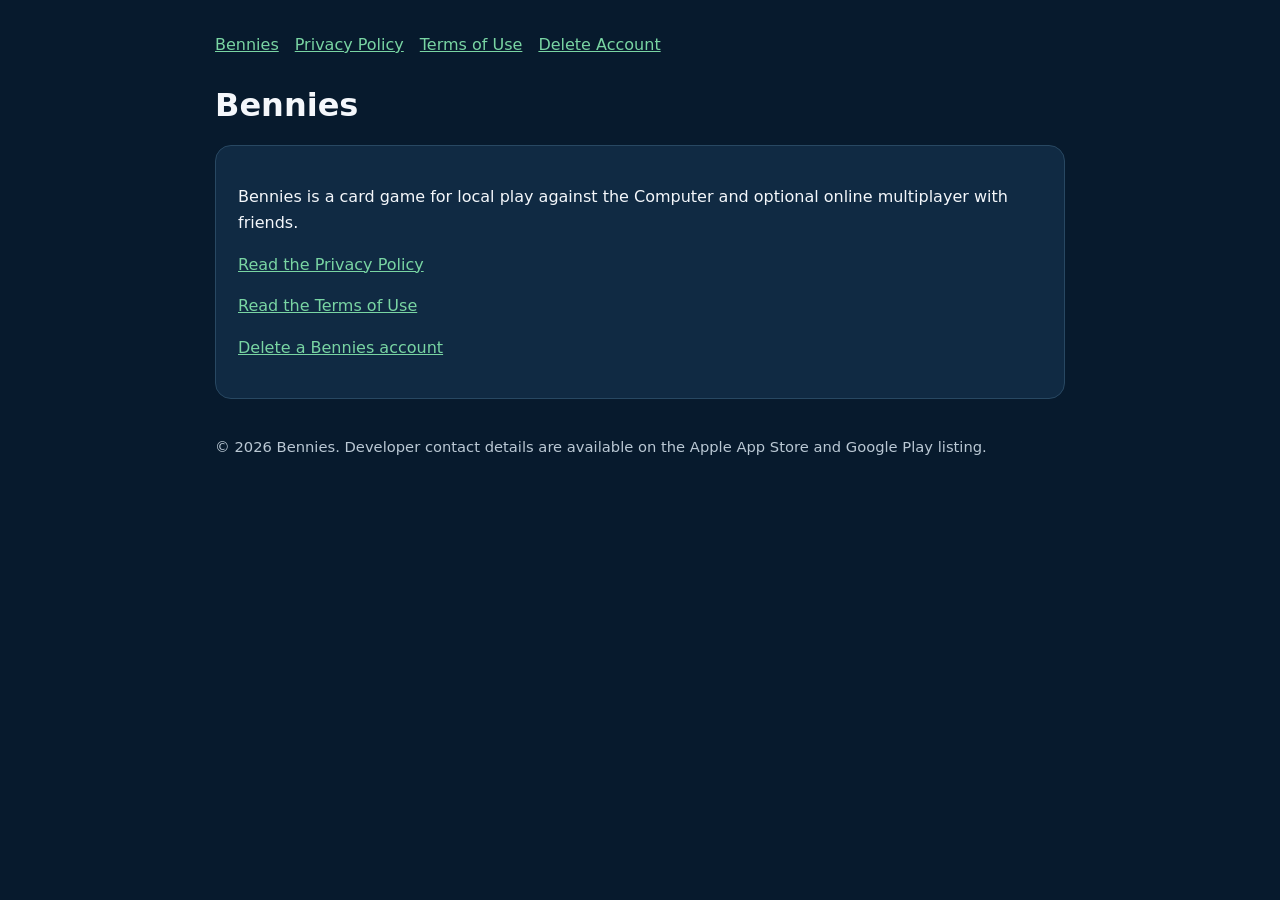
==== index.html @ 993740b5 "Add bennies website" ====
<!doctype html>
<html lang="en">
<head>
  <meta charset="utf-8">
  <meta name="viewport" content="width=device-width,initial-scale=1">
  <title>Home – Bennies</title>
  <link rel="stylesheet" href="styles.css">
</head>
<body>
<main>
  <nav>
    <a href="index.html">Bennies</a>
    <a href="privacy.html">Privacy Policy</a>
    <a href="terms.html">Terms of Use</a>
    <a href="delete-account.html">Delete Account</a>
  </nav>
  
<h1>Bennies</h1>
<div class="card">
  <p>Bennies is a card game for local play against the Computer and optional online multiplayer with friends.</p>
  <p><a href="privacy.html">Read the Privacy Policy</a></p>
  <p><a href="terms.html">Read the Terms of Use</a></p>
  <p><a href="delete-account.html">Delete a Bennies account</a></p>
</div>

  <footer>© 2026 Bennies. Developer contact details are available on the Apple App Store and Google Play listing.</footer>
</main>
</body>
</html>
---- styles.css ----
:root { color-scheme: dark; font-family: Inter, system-ui, -apple-system, BlinkMacSystemFont, "Segoe UI", sans-serif; }
body { margin:0; background:#071a2d; color:#f4f7fb; line-height:1.6; }
main { max-width:850px; margin:0 auto; padding:32px 20px 64px; }
nav { display:flex; gap:16px; flex-wrap:wrap; margin-bottom:28px; }
a { color:#79d5a3; }
.card { background:#102a43; border:1px solid #284862; border-radius:16px; padding:22px; margin:18px 0; }
h1,h2 { line-height:1.2; }
label { display:block; margin:12px 0 6px; font-weight:600; }
input { width:100%; box-sizing:border-box; padding:12px; border-radius:10px; border:1px solid #55728a; background:#081d31; color:white; font-size:1rem; }
button { margin-top:16px; padding:12px 18px; border:0; border-radius:10px; font-size:1rem; font-weight:700; cursor:pointer; }
button.primary { background:#33a65c; color:white; }
button.danger { background:#c0392b; color:white; }
button:disabled { opacity:.55; cursor:not-allowed; }
.notice { padding:14px; border-radius:10px; background:#183852; }
.success { background:#123d2a; }
.error { background:#4a1f24; }
small { color:#c3d0dc; }
ul { padding-left:22px; }
footer { margin-top:36px; color:#bac8d4; font-size:.92rem; }
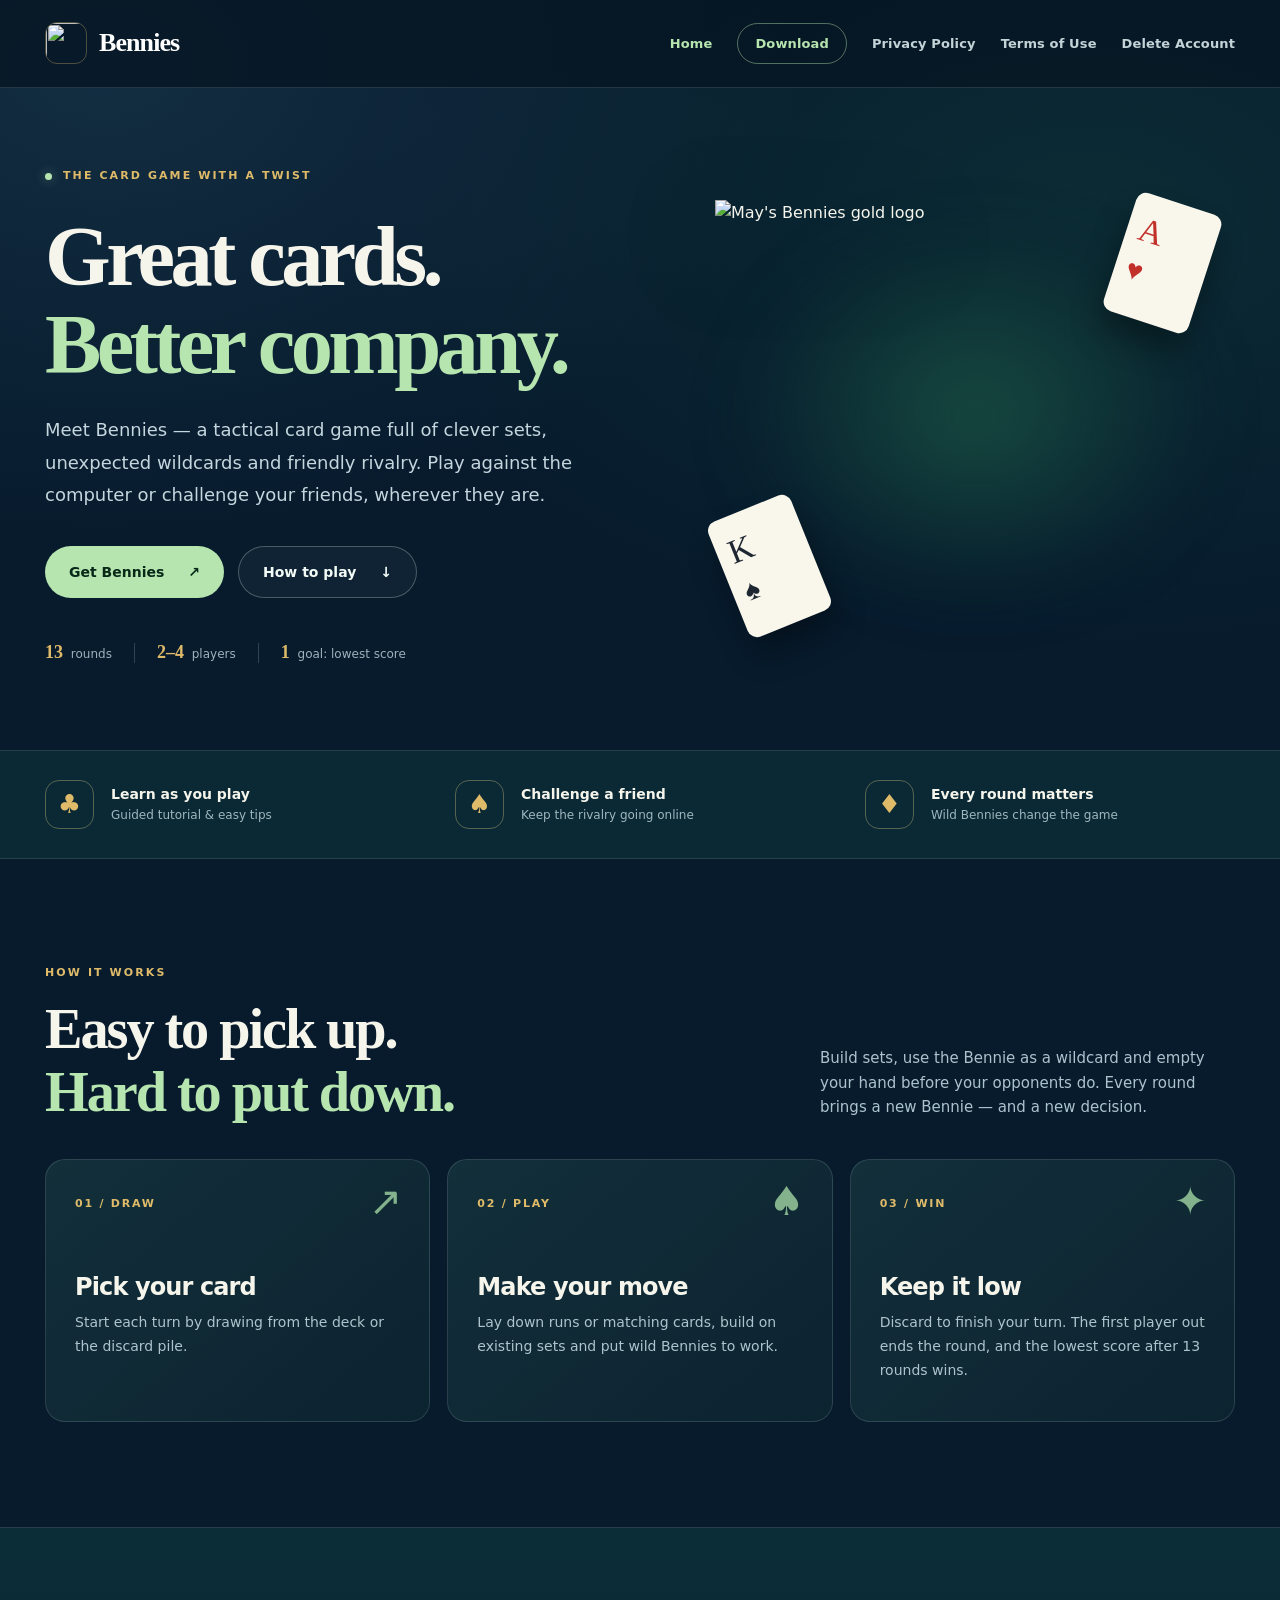
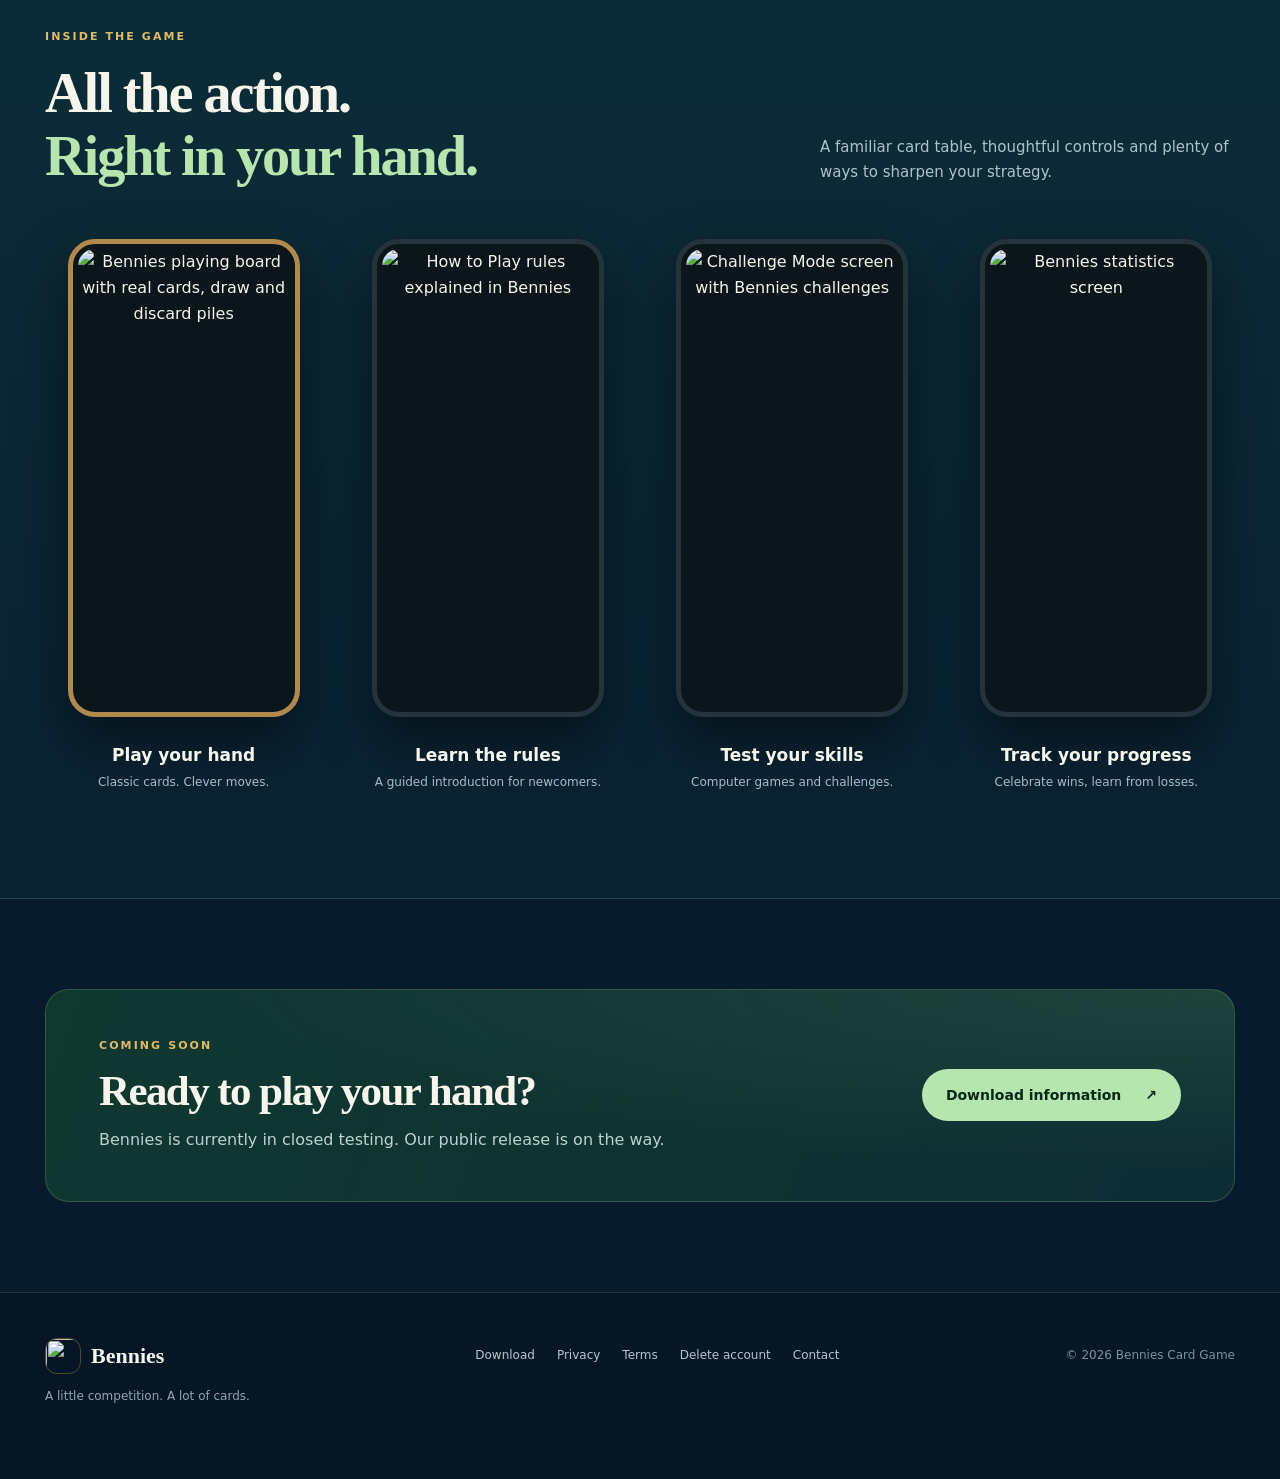
==== commit ed59253b: "Add files via upload" ====
--- a/index.html
+++ b/index.html
@@ -1,29 +1,4 @@
 <!doctype html>
-<html lang="en">
-<head>
-  <meta charset="utf-8">
-  <meta name="viewport" content="width=device-width,initial-scale=1">
-  <title>Home – Bennies</title>
-  <link rel="stylesheet" href="styles.css">
-</head>
-<body>
-<main>
-  <nav>
-    <a href="index.html">Bennies</a>
-    <a href="privacy.html">Privacy Policy</a>
-    <a href="terms.html">Terms of Use</a>
-    <a href="delete-account.html">Delete Account</a>
-  </nav>
-  
-<h1>Bennies</h1>
-<div class="card">
-  <p>Bennies is a card game for local play against the Computer and optional online multiplayer with friends.</p>
-  <p><a href="privacy.html">Read the Privacy Policy</a></p>
-  <p><a href="terms.html">Read the Terms of Use</a></p>
-  <p><a href="delete-account.html">Delete a Bennies account</a></p>
-</div>
-
-  <footer>© 2026 Bennies. Developer contact details are available on the Apple App Store and Google Play listing.</footer>
-</main>
-</body>
-</html>
+<html lang="en-GB">
+<head><meta charset="utf-8"><meta name="viewport" content="width=device-width,initial-scale=1"><meta name="theme-color" content="#071b2d"><meta name="description" content="Bennies is a tactical card game with wildcards, 13 rounds, solo play and online games with friends. Discover how to play and download information."><meta property="og:title" content="Bennies | The Card Game With a Twist"><meta property="og:description" content="Bennies is a tactical card game with wildcards, 13 rounds, solo play and online games with friends. Discover how to play and download information."><meta property="og:image" content="https://benniescardgame.co.uk/assets/bennies-icon.jpg"><link rel="icon" href="assets/bennies-icon.jpg"><link rel="stylesheet" href="styles.css"><title>Bennies | The Card Game With a Twist</title></head>
+<body><header class="site-header"><div class="shell nav-inner"><a class="brand" href="/" aria-label="Bennies home"><img src="assets/bennies-icon.jpg" alt="" width="42" height="42"><span>Bennies</span></a><nav class="main-nav" aria-label="Main navigation"><a class="active" href="/">Home</a><a class="" href="/Download/">Download</a><a class="" href="/privacy.html">Privacy Policy</a><a class="" href="/terms.html">Terms of Use</a><a class="" href="/delete-account.html">Delete Account</a></nav></div></header><main id="main-content"><section class="hero shell"><div class="hero-copy"><div class="eyebrow"><span class="dot"></span> THE CARD GAME WITH A TWIST</div><h1>Great cards.<br><em>Better company.</em></h1><p class="hero-lead">Meet Bennies — a tactical card game full of clever sets, unexpected wildcards and friendly rivalry. Play against the computer or challenge your friends, wherever they are.</p><div class="hero-actions"><a class="button button-primary" href="/Download/">Get Bennies <span aria-hidden="true">↗</span></a><a class="button button-ghost" href="#how-it-works">How to play <span aria-hidden="true">↓</span></a></div><div class="hero-detail"><span><b>13</b> rounds</span><span class="sep"></span><span><b>2–4</b> players</span><span class="sep"></span><span><b>1</b> goal: lowest score</span></div></div><div class="hero-art"><div class="hero-halo"></div><img class="hero-logo" src="/assets/bennies-logo.png" alt="May's Bennies gold logo" width="685" height="567"><div class="mini-card mini-card-one">A<span>♥</span></div><div class="mini-card mini-card-two">K<span>♠</span></div></div></section><section class="feature-band"><div class="shell feature-band-inner"><div><span class="feature-icon">♣</span><div><strong>Learn as you play</strong><span>Guided tutorial & easy tips</span></div></div><div><span class="feature-icon">♠</span><div><strong>Challenge a friend</strong><span>Keep the rivalry going online</span></div></div><div><span class="feature-icon">♦</span><div><strong>Every round matters</strong><span>Wild Bennies change the game</span></div></div></div></section><section class="section shell" id="how-it-works"><div class="section-label">HOW IT WORKS</div><div class="section-heading"><h2>Easy to pick up.<br><em>Hard to put down.</em></h2><p>Build sets, use the Bennie as a wildcard and empty your hand before your opponents do. Every round brings a new Bennie — and a new decision.</p></div><div class="step-grid"><article class="step-card"><span class="step-num">01 / DRAW</span><span class="step-symbol">↗</span><h3>Pick your card</h3><p>Start each turn by drawing from the deck or the discard pile.</p></article><article class="step-card"><span class="step-num">02 / PLAY</span><span class="step-symbol">♠</span><h3>Make your move</h3><p>Lay down runs or matching cards, build on existing sets and put wild Bennies to work.</p></article><article class="step-card"><span class="step-num">03 / WIN</span><span class="step-symbol">✦</span><h3>Keep it low</h3><p>Discard to finish your turn. The first player out ends the round, and the lowest score after 13 rounds wins.</p></article></div></section><section class="showcase-section"><div class="shell"><div class="section-label">INSIDE THE GAME</div><div class="section-heading showcase-head"><h2>All the action.<br><em>Right in your hand.</em></h2><p>A familiar card table, thoughtful controls and plenty of ways to sharpen your strategy.</p></div><div class="screens-grid"><figure class="shot shot-big"><div class="phone"><img loading="lazy" src="/assets/game-table.webp" alt="Bennies playing board with real cards, draw and discard piles" width="390" height="844"></div><figcaption><b>Play your hand</b><span>Classic cards. Clever moves.</span></figcaption></figure><figure class="shot"><div class="phone"><img loading="lazy" src="/assets/how-to-play.webp" alt="How to Play rules explained in Bennies" width="390" height="844"></div><figcaption><b>Learn the rules</b><span>A guided introduction for newcomers.</span></figcaption></figure><figure class="shot"><div class="phone"><img loading="lazy" src="/assets/challenge-mode.webp" alt="Challenge Mode screen with Bennies challenges" width="390" height="844"></div><figcaption><b>Test your skills</b><span>Computer games and challenges.</span></figcaption></figure><figure class="shot"><div class="phone"><img loading="lazy" src="/assets/statistics.webp" alt="Bennies statistics screen" width="390" height="844"></div><figcaption><b>Track your progress</b><span>Celebrate wins, learn from losses.</span></figcaption></figure></div></div></section><section class="shell"><div class="cta-panel"><div><div class="section-label">COMING SOON</div><h2>Ready to play your hand?</h2><p>Bennies is currently in closed testing. Our public release is on the way.</p></div><a class="button button-primary" href="/Download/">Download information <span aria-hidden="true">↗</span></a></div></section></main><footer class="site-footer"><div class="shell footer-inner"><div><div class="footer-brand"><img src="assets/bennies-icon.jpg" alt="" width="36" height="36"><span>Bennies</span></div><p>A little competition. A lot of cards.</p></div><div class="footer-links"><a href="/Download/">Download</a><a href="/privacy.html">Privacy</a><a href="/terms.html">Terms</a><a href="/delete-account.html">Delete account</a><a href="mailto:damianjmcgrath@gmail.com">Contact</a></div><small>© 2026 Bennies Card Game</small></div></footer></body></html>
--- a/styles.css
+++ b/styles.css
@@ -1,19 +1,4 @@
-:root { color-scheme: dark; font-family: Inter, system-ui, -apple-system, BlinkMacSystemFont, "Segoe UI", sans-serif; }
-body { margin:0; background:#071a2d; color:#f4f7fb; line-height:1.6; }
-main { max-width:850px; margin:0 auto; padding:32px 20px 64px; }
-nav { display:flex; gap:16px; flex-wrap:wrap; margin-bottom:28px; }
-a { color:#79d5a3; }
-.card { background:#102a43; border:1px solid #284862; border-radius:16px; padding:22px; margin:18px 0; }
-h1,h2 { line-height:1.2; }
-label { display:block; margin:12px 0 6px; font-weight:600; }
-input { width:100%; box-sizing:border-box; padding:12px; border-radius:10px; border:1px solid #55728a; background:#081d31; color:white; font-size:1rem; }
-button { margin-top:16px; padding:12px 18px; border:0; border-radius:10px; font-size:1rem; font-weight:700; cursor:pointer; }
-button.primary { background:#33a65c; color:white; }
-button.danger { background:#c0392b; color:white; }
-button:disabled { opacity:.55; cursor:not-allowed; }
-.notice { padding:14px; border-radius:10px; background:#183852; }
-.success { background:#123d2a; }
-.error { background:#4a1f24; }
-small { color:#c3d0dc; }
-ul { padding-left:22px; }
-footer { margin-top:36px; color:#bac8d4; font-size:.92rem; }
+:root{color-scheme:dark;--navy:#071b2d;--deep:#071423;--panel:#102d3c;--green:#0e4638;--mint:#b7e5b0;--gold:#dfbb69;--text:#f6f5ec;--muted:#a9bfcb;--line:rgba(210,234,229,.14);font-family:Inter,'Segoe UI',system-ui,-apple-system,sans-serif;font-synthesis:none}*{box-sizing:border-box}html{scroll-behavior:smooth}body{margin:0;background:var(--navy);color:var(--text);line-height:1.65;-webkit-font-smoothing:antialiased;overflow-x:hidden}body::before{content:"";position:absolute;top:0;left:0;right:0;height:850px;pointer-events:none;z-index:-1;background:radial-gradient(ellipse at 85% 25%,rgba(30,110,82,.20),transparent 48%),radial-gradient(ellipse at 8% 8%,rgba(38,75,100,.38),transparent 42%)}a{color:var(--mint)}a:hover{color:#e0f5da}button,input{font:inherit}.shell{width:min(1190px,calc(100% - 64px));margin:0 auto}h1,h2,h3,p{margin-top:0}h1,h2,h3{line-height:1.14;letter-spacing:-.037em}em{font-style:normal;color:var(--mint)}.site-header{position:relative;z-index:10;background:rgba(5,20,33,.72);border-bottom:1px solid var(--line)}.nav-inner{min-height:87px;display:flex;align-items:center;justify-content:space-between;gap:25px}.brand{display:flex;align-items:center;gap:12px;color:#fff;text-decoration:none;font-family:Georgia,serif;font-weight:700;font-size:26px;letter-spacing:-.035em;white-space:nowrap}.brand img,.footer-brand img{object-fit:cover;border-radius:12px;border:1px solid rgba(223,187,105,.32)}.main-nav{display:flex;align-items:center;gap:25px;flex-wrap:wrap}.main-nav a{font-size:13px;font-weight:650;letter-spacing:.01em;color:#c4d3d7;text-decoration:none;transition:color .2s}.main-nav a:hover,.main-nav a.active{color:var(--mint)}.main-nav a[href='/Download/']{border:1px solid rgba(183,229,176,.43);color:var(--mint);padding:9px 17px;border-radius:999px}.main-nav a[href='/Download/']:hover{background:rgba(183,229,176,.13)}.hero{min-height:620px;display:grid;grid-template-columns:1.12fr .88fr;gap:40px;align-items:center;padding-top:74px;padding-bottom:82px}.eyebrow,.section-label,.small-label{font-size:11px;font-weight:850;letter-spacing:.19em;color:var(--gold)}.eyebrow{display:inline-flex;gap:11px;align-items:center}.dot{display:inline-block;width:7px;height:7px;background:var(--mint);border-radius:100%;box-shadow:0 0 12px #b7e5b075}.hero h1,.download-hero h1{font-family:Georgia,'Times New Roman',serif;font-weight:600;font-size:clamp(58px,6.6vw,94px);letter-spacing:-.054em;line-height:1.04;margin:25px 0 25px}.hero-lead{font-size:18px;color:#c4d6de;max-width:590px;line-height:1.8}.hero-actions{display:flex;align-items:center;gap:14px;flex-wrap:wrap;margin-top:35px}.button{min-height:52px;display:inline-flex;align-items:center;justify-content:center;gap:24px;text-decoration:none;border-radius:999px;padding:12px 24px;font-weight:800;font-size:14px;transition:transform .2s,background .2s}.button:hover{transform:translateY(-2px)}.button-primary{color:#082818;background:var(--mint)}.button-primary:hover{color:#082818;background:#d4f4cb}.button-ghost{color:#f3fbf7;border:1px solid rgba(220,243,232,.27);background:rgba(255,255,255,.035)}.button-ghost:hover{color:#fff;background:rgba(255,255,255,.09)}.hero-detail{display:flex;gap:22px;align-items:center;flex-wrap:wrap;margin-top:40px;color:#9cb2bc;font-size:12px}.hero-detail b{color:var(--gold);font-size:18px;font-family:Georgia,serif;margin-right:4px}.hero-detail .sep{height:20px;width:1px;background:#ffffff2c}.hero-art{position:relative;display:grid;place-items:center;min-height:470px}.hero-halo{position:absolute;width:min(94%,510px);height:390px;filter:blur(25px);border-radius:50%;background:radial-gradient(ellipse,rgba(42,130,87,.39),rgba(8,43,43,.1) 65%,transparent 75%)}.hero-logo{position:relative;z-index:1;max-width:100%;width:520px;height:auto;filter:drop-shadow(0 27px 45px #0009)}.mini-card{position:absolute;z-index:0;width:89px;height:124px;border-radius:10px;background:#f9f6ec;color:#c1312a;font-size:34px;font-family:Georgia,serif;padding:8px 12px;box-shadow:0 20px 30px #0005}.mini-card span{display:block;font-size:28px;line-height:1}.mini-card-one{top:21px;right:28px;transform:rotate(18deg)}.mini-card-two{bottom:22px;left:10px;transform:rotate(-22deg);color:#1d2631}.feature-band{background:#0b2935;border-block:1px solid rgba(211,235,228,.12)}.feature-band-inner{display:grid;grid-template-columns:repeat(3,1fr);gap:40px;padding-block:29px}.feature-band-inner>div{display:flex;align-items:center;gap:17px}.feature-band-inner strong,.feature-band-inner span:not(.feature-icon){display:block}.feature-band-inner strong{font-size:14px}.feature-band-inner span:not(.feature-icon){font-size:12px;color:#9fb7be}.feature-icon{display:grid;place-items:center;border:1px solid #c9bb7866;color:var(--gold);width:49px;height:49px;flex:none;border-radius:14px;font-size:26px}.section{padding-block:105px}.section-heading{display:flex;justify-content:space-between;align-items:end;gap:40px;margin-top:16px;margin-bottom:35px}.section-heading h2{font:600 clamp(37px,4.4vw,58px)/1.12 Georgia,serif;max-width:550px;margin:0}.section-heading p{color:#acc3ce;font-size:15px;max-width:415px;margin:0 0 4px}.step-grid{display:grid;grid-template-columns:repeat(3,1fr);gap:17px}.step-card{min-height:263px;border:1px solid var(--line);border-radius:20px;padding:29px;background:linear-gradient(140deg,#122f3a,#0c2330);position:relative}.step-num{font-weight:850;letter-spacing:.16em;font-size:11px;color:var(--gold)}.step-symbol{position:absolute;right:27px;top:21px;color:#83b28c;font-size:40px;line-height:1}.step-card h3{margin:58px 0 10px;font-size:24px}.step-card p{font-size:14px;color:#aec4cc;line-height:1.7;margin:0}.showcase-section{padding:100px 0 105px;background:linear-gradient(180deg,#0b2d37,#0a2132);border-top:1px solid var(--line);border-bottom:1px solid var(--line)}.showcase-head{margin-bottom:50px}.screens-grid{display:grid;grid-template-columns:repeat(4,1fr);align-items:start;gap:27px}.shot{margin:0;text-align:center;min-width:0}.phone{width:min(100%,232px);margin:auto;padding:5px;border-radius:27px;border:5px solid #24333c;background:#0b161a;box-shadow:0 25px 55px #0007;overflow:hidden}.phone img{width:100%;height:auto;display:block;border-radius:17px}.shot-big .phone{border-color:#b0894d}.shot figcaption{display:flex;flex-direction:column;gap:4px;padding-top:24px}.shot figcaption b{font-size:17px}.shot figcaption span{font-size:12px;color:#a6bdc7}.cta-panel{margin:90px 0;display:flex;align-items:center;justify-content:space-between;gap:35px;background:radial-gradient(ellipse at 100% 0%,rgba(91,142,83,.22),transparent 60%),linear-gradient(110deg,#10382f,#0d2d35);border:1px solid #587b5e7a;border-radius:24px;padding:47px 53px}.cta-panel h2{font:600 clamp(29px,3.7vw,43px)/1.12 Georgia,serif;margin:12px 0}.cta-panel p{margin:0;color:#bbd2d0}.site-footer{border-top:1px solid var(--line);background:#061625}.footer-inner{display:grid;grid-template-columns:1fr 1.4fr auto;align-items:start;gap:30px;padding-block:45px 60px}.footer-brand{display:flex;align-items:center;gap:10px;font:700 22px Georgia,serif}.footer-inner p{font-size:12px;color:#8ea8b4;margin-top:13px}.footer-links{display:flex;flex-wrap:wrap;gap:13px 22px;padding-top:8px}.footer-links a{text-decoration:none;font-size:12px;color:#b0c8ce}.footer-links a:hover{color:var(--mint)}.footer-inner small{padding-top:8px;font-size:12px;color:#77949f;white-space:nowrap}.legal-hero{padding:70px 0 30px}.legal-hero h2{font:600 clamp(39px,5vw,64px) Georgia,serif;margin:15px 0 10px}.legal-hero p{color:#b7cbd1;font-size:16px}.legal-shell{padding-bottom:90px}.legal-content{max-width:910px;margin:0 auto;color:#d4e1e5;font-size:15px;line-height:1.8}.legal-content>h1{font:500 29px Georgia,serif;color:#f9faf7;margin:0 0 15px}.legal-content h2{color:#f0f6ec;font-size:22px;line-height:1.35;margin:18px 0 10px}.legal-content p{margin:0 0 16px}.legal-content a{color:var(--mint)}.legal-content ul{padding-left:25px}.legal-content li{margin:7px 0}.legal-content>.card,.legal-content>section.card{padding:28px 32px;background:linear-gradient(145deg,#112d3d,#0c2535);border:1px solid var(--line);border-radius:17px;margin:21px 0}.legal-content .card h2:first-child{margin-top:0}.legal-content .card p:last-child{margin-bottom:0}.legal-content label{display:block;margin-top:14px;margin-bottom:6px;font-weight:750}.legal-content input{display:block;background:#061c29;color:#fff;border:1px solid #5d7a78;padding:11px 13px;border-radius:10px;max-width:480px;width:100%}.legal-content input:focus{outline:2px solid var(--gold)}.legal-content button{background:var(--mint);color:#123023;border:0;border-radius:999px;padding:11px 19px;font-weight:800;cursor:pointer;margin:16px 8px 0 0}.legal-content button:disabled{opacity:.4;cursor:not-allowed}.legal-content button.danger{background:#eab0a9;color:#4c1010}.legal-content .notice{padding:13px 15px;border-radius:10px;background:#153d42;border:1px solid #688989}.legal-content .error{padding:13px 15px;border-radius:10px;background:#4e2026}.legal-content .success{padding:13px 15px;border-radius:10px;background:#155a3f}.download-hero{display:grid;grid-template-columns:1.1fr .9fr;align-items:center;gap:70px;padding-top:95px;padding-bottom:98px;min-height:680px}.download-hero h1{font-size:clamp(47px,5.1vw,72px)}.download-copy>p{font-size:18px;color:#b9ced7;max-width:590px}.testing-panel{margin-top:38px;padding:27px;display:flex;gap:18px;border:1px solid #738b6577;background:linear-gradient(120deg,#143e35,#11313b);border-radius:20px}.test-icon{display:grid;place-items:center;flex:none;width:50px;height:50px;background:#2c5c42;border:1px solid #7caa75;border-radius:13px;color:var(--gold);font-size:25px}.testing-panel h2{font:600 25px Georgia,serif;margin:6px 0 10px}.testing-panel p{font-size:14px;color:#d0e1df;line-height:1.7;margin-bottom:11px}.testing-panel p:last-child{margin-bottom:0}.testing-panel .muted{font-size:12px;color:#9fbfb9}.download-actions{display:flex;gap:12px;flex-wrap:wrap;margin-top:25px}.download-visual{position:relative;min-height:480px;display:flex;align-items:center;justify-content:center}.download-brand{position:absolute;top:-8px;left:-6%;width:60%;z-index:2;filter:drop-shadow(0 10px 16px #000a)}.download-phone{width:230px;transform:rotate(9deg);margin-left:20%;border-color:#a78950}.download-next{text-align:center;border-top:1px solid var(--line);padding-top:65px;padding-bottom:95px}.download-next h2{font:600 42px Georgia,serif;margin:15px 0}.download-next p{max-width:670px;margin:auto;color:#b7ccd4}.store-previews{display:flex;justify-content:center;gap:12px;flex-wrap:wrap;margin-top:30px}.store-previews>div{min-width:200px;border:1px solid #7b8f8a66;border-radius:13px;padding:14px 22px;text-align:left;font-weight:800;color:#dce8e9}.store-previews span{color:var(--gold);margin-right:8px}.store-previews small{display:block;font-size:10px;font-weight:500;color:#9cb1b8;margin-left:23px}
+@media(max-width:900px){.nav-inner{align-items:flex-start;padding-block:15px;flex-direction:column;gap:13px}.main-nav{gap:11px 21px}.hero{grid-template-columns:1fr;gap:5px;padding-top:55px;padding-bottom:48px}.hero-art{min-height:310px}.hero-logo{width:400px}.mini-card{width:64px;height:90px;font-size:24px}.download-hero{grid-template-columns:1fr;padding-top:55px;gap:10px}.download-visual{min-height:390px}.screens-grid{gap:16px}.footer-inner{grid-template-columns:1fr 1fr}.footer-inner small{grid-column:1/-1}.feature-band-inner{gap:20px}.cta-panel{padding:35px}}
+@media(max-width:600px){.shell{width:min(100% - 34px,1190px)}.brand{font-size:23px}.brand img{width:36px;height:36px}.nav-inner{min-height:auto}.main-nav{gap:9px 13px}.main-nav a{font-size:12px}.main-nav a[href='/Download/']{padding:6px 11px}.hero h1{font-size:clamp(52px,12vw,72px)}.hero-lead{font-size:16px}.hero-detail{gap:11px 16px}.hero-art{min-height:260px}.hero-logo{width:340px}.mini-card-one{right:10px}.feature-band-inner{grid-template-columns:1fr;gap:20px}.section{padding-block:65px}.section-heading{flex-direction:column;align-items:start;gap:17px}.section-heading h2{font-size:41px}.step-grid{grid-template-columns:1fr}.step-card{min-height:210px}.step-card h3{margin-top:36px}.showcase-section{padding:65px 0}.screens-grid{grid-template-columns:repeat(2,1fr);gap:30px 10px}.phone{width:95%;max-width:210px}.shot figcaption{padding-top:13px}.shot figcaption b{font-size:14px}.shot figcaption span{font-size:11px}.cta-panel{margin:55px 0;flex-direction:column;align-items:start;padding:28px}.footer-inner{grid-template-columns:1fr;gap:14px}.footer-inner small{grid-column:auto}.legal-hero{padding-top:44px}.legal-shell{padding-bottom:52px}.legal-content>.card,.legal-content>section.card{padding:20px}.download-hero{padding-bottom:55px}.download-hero h1{font-size:51px}.download-copy>p{font-size:16px}.testing-panel{padding:19px;gap:12px}.test-icon{width:38px;height:38px}.download-visual{min-height:340px}.download-phone{width:180px}.download-next{padding-bottom:65px}.download-next h2{font-size:34px}}
+@media(prefers-reduced-motion:reduce){html{scroll-behavior:auto}*,*::before,*::after{transition:none!important;animation:none!important}}
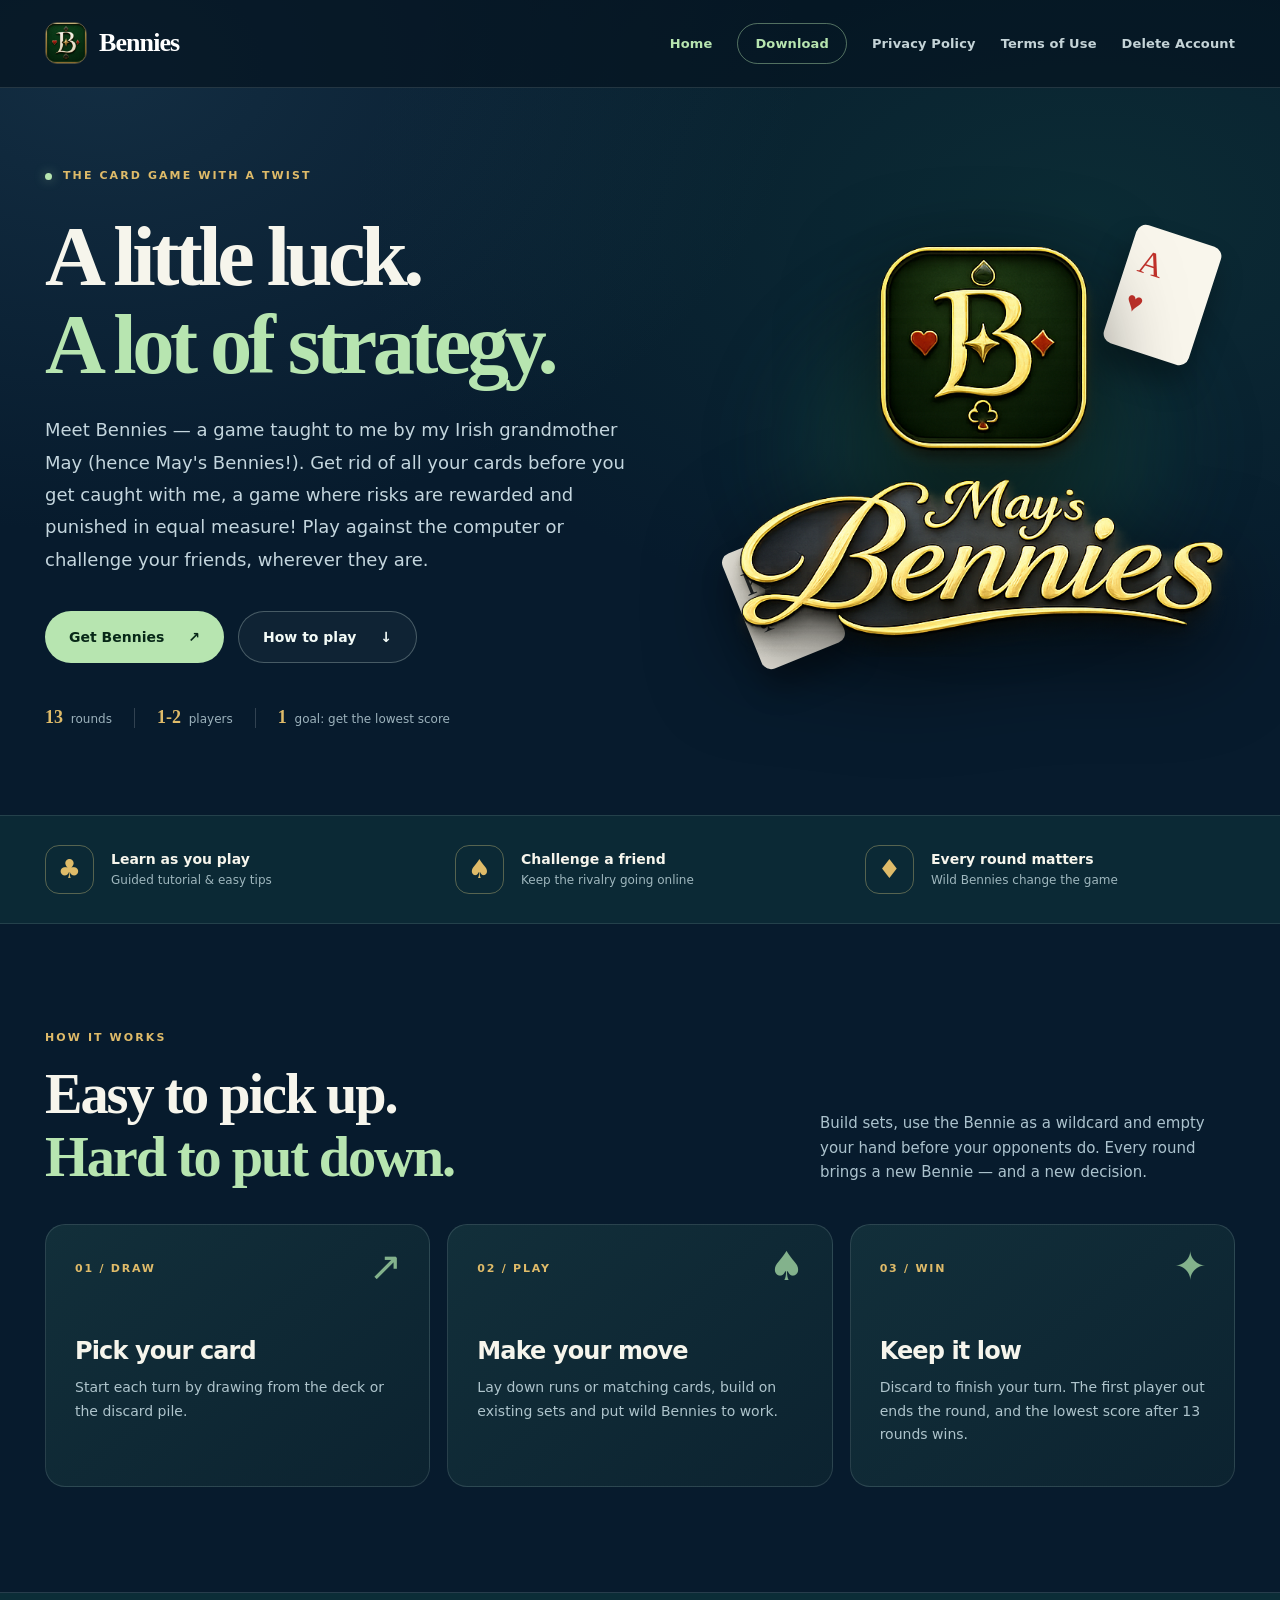
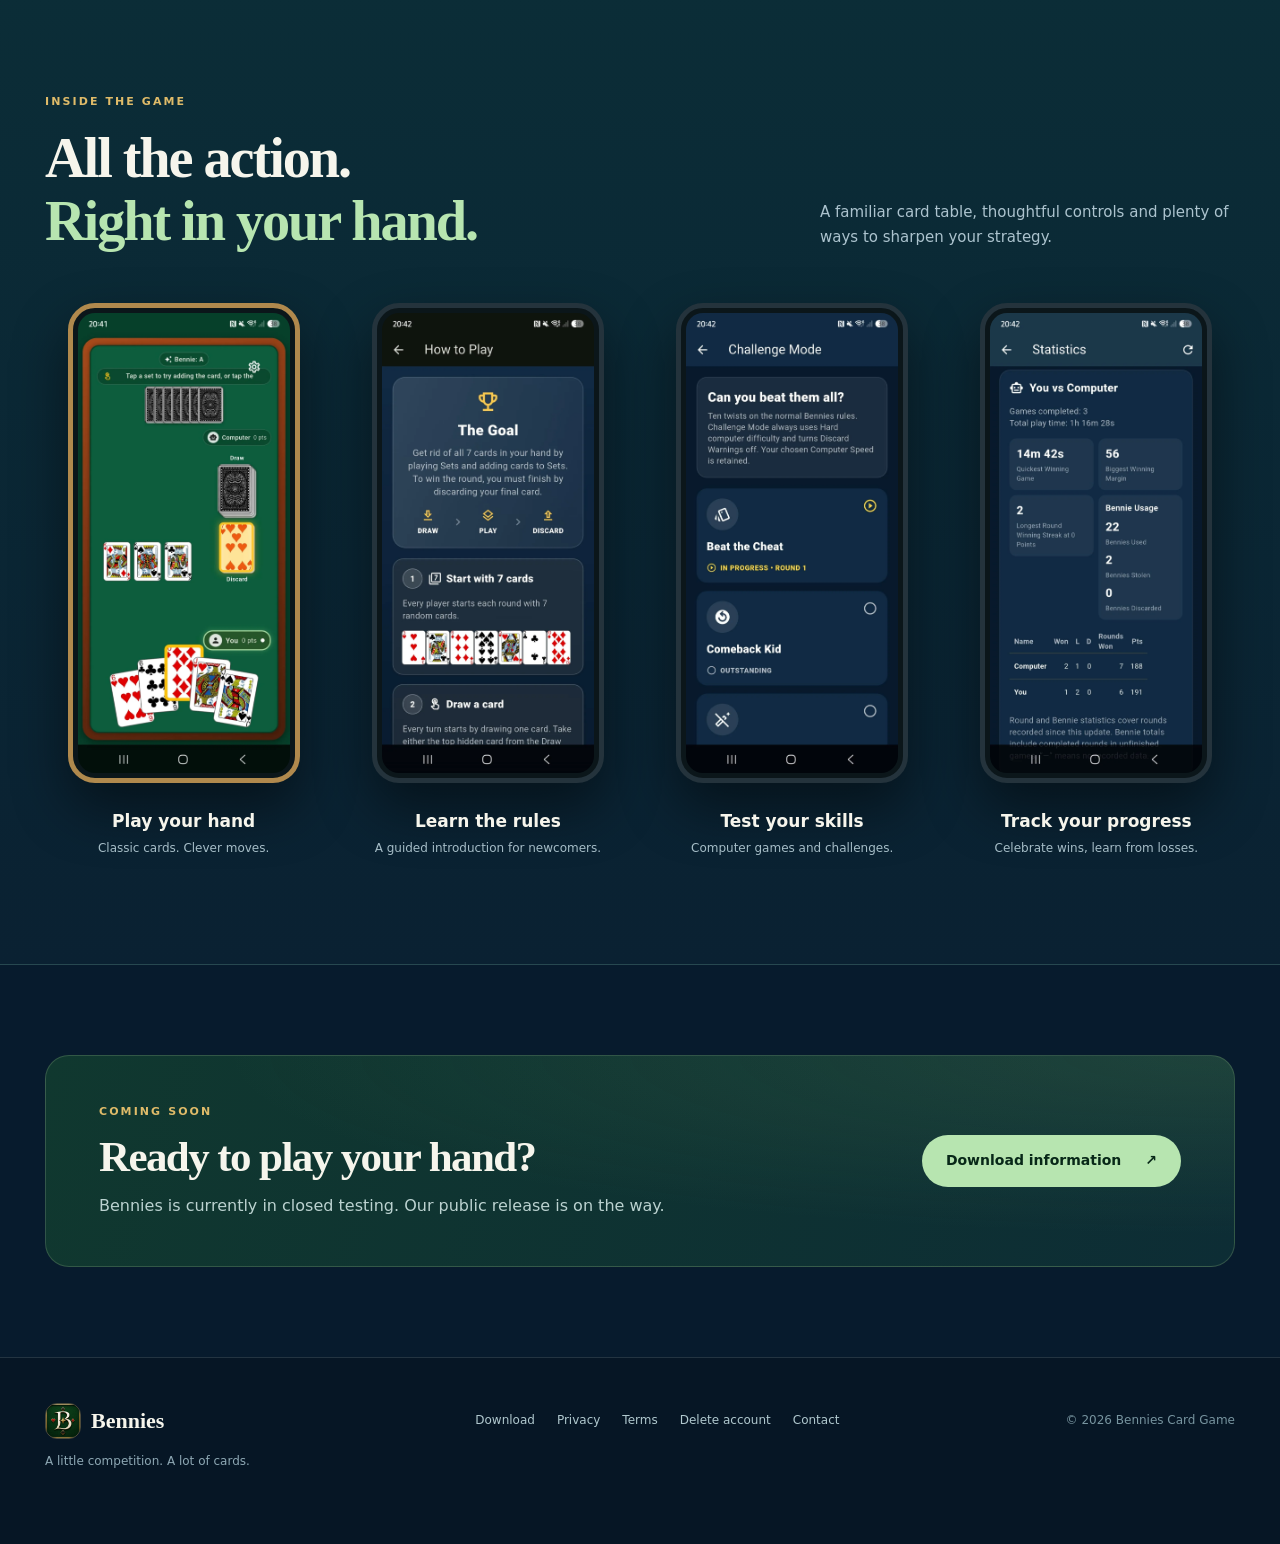
==== commit 26b8dc91: "Add files via upload" ====
--- a/index.html
+++ b/index.html
@@ -1,4 +1,4 @@
-<!doctype html>
-<html lang="en-GB">
-<head><meta charset="utf-8"><meta name="viewport" content="width=device-width,initial-scale=1"><meta name="theme-color" content="#071b2d"><meta name="description" content="Bennies is a tactical card game with wildcards, 13 rounds, solo play and online games with friends. Discover how to play and download information."><meta property="og:title" content="Bennies | The Card Game With a Twist"><meta property="og:description" content="Bennies is a tactical card game with wildcards, 13 rounds, solo play and online games with friends. Discover how to play and download information."><meta property="og:image" content="https://benniescardgame.co.uk/assets/bennies-icon.jpg"><link rel="icon" href="assets/bennies-icon.jpg"><link rel="stylesheet" href="styles.css"><title>Bennies | The Card Game With a Twist</title></head>
-<body><header class="site-header"><div class="shell nav-inner"><a class="brand" href="/" aria-label="Bennies home"><img src="assets/bennies-icon.jpg" alt="" width="42" height="42"><span>Bennies</span></a><nav class="main-nav" aria-label="Main navigation"><a class="active" href="/">Home</a><a class="" href="/Download/">Download</a><a class="" href="/privacy.html">Privacy Policy</a><a class="" href="/terms.html">Terms of Use</a><a class="" href="/delete-account.html">Delete Account</a></nav></div></header><main id="main-content"><section class="hero shell"><div class="hero-copy"><div class="eyebrow"><span class="dot"></span> THE CARD GAME WITH A TWIST</div><h1>Great cards.<br><em>Better company.</em></h1><p class="hero-lead">Meet Bennies — a tactical card game full of clever sets, unexpected wildcards and friendly rivalry. Play against the computer or challenge your friends, wherever they are.</p><div class="hero-actions"><a class="button button-primary" href="/Download/">Get Bennies <span aria-hidden="true">↗</span></a><a class="button button-ghost" href="#how-it-works">How to play <span aria-hidden="true">↓</span></a></div><div class="hero-detail"><span><b>13</b> rounds</span><span class="sep"></span><span><b>2–4</b> players</span><span class="sep"></span><span><b>1</b> goal: lowest score</span></div></div><div class="hero-art"><div class="hero-halo"></div><img class="hero-logo" src="/assets/bennies-logo.png" alt="May's Bennies gold logo" width="685" height="567"><div class="mini-card mini-card-one">A<span>♥</span></div><div class="mini-card mini-card-two">K<span>♠</span></div></div></section><section class="feature-band"><div class="shell feature-band-inner"><div><span class="feature-icon">♣</span><div><strong>Learn as you play</strong><span>Guided tutorial & easy tips</span></div></div><div><span class="feature-icon">♠</span><div><strong>Challenge a friend</strong><span>Keep the rivalry going online</span></div></div><div><span class="feature-icon">♦</span><div><strong>Every round matters</strong><span>Wild Bennies change the game</span></div></div></div></section><section class="section shell" id="how-it-works"><div class="section-label">HOW IT WORKS</div><div class="section-heading"><h2>Easy to pick up.<br><em>Hard to put down.</em></h2><p>Build sets, use the Bennie as a wildcard and empty your hand before your opponents do. Every round brings a new Bennie — and a new decision.</p></div><div class="step-grid"><article class="step-card"><span class="step-num">01 / DRAW</span><span class="step-symbol">↗</span><h3>Pick your card</h3><p>Start each turn by drawing from the deck or the discard pile.</p></article><article class="step-card"><span class="step-num">02 / PLAY</span><span class="step-symbol">♠</span><h3>Make your move</h3><p>Lay down runs or matching cards, build on existing sets and put wild Bennies to work.</p></article><article class="step-card"><span class="step-num">03 / WIN</span><span class="step-symbol">✦</span><h3>Keep it low</h3><p>Discard to finish your turn. The first player out ends the round, and the lowest score after 13 rounds wins.</p></article></div></section><section class="showcase-section"><div class="shell"><div class="section-label">INSIDE THE GAME</div><div class="section-heading showcase-head"><h2>All the action.<br><em>Right in your hand.</em></h2><p>A familiar card table, thoughtful controls and plenty of ways to sharpen your strategy.</p></div><div class="screens-grid"><figure class="shot shot-big"><div class="phone"><img loading="lazy" src="/assets/game-table.webp" alt="Bennies playing board with real cards, draw and discard piles" width="390" height="844"></div><figcaption><b>Play your hand</b><span>Classic cards. Clever moves.</span></figcaption></figure><figure class="shot"><div class="phone"><img loading="lazy" src="/assets/how-to-play.webp" alt="How to Play rules explained in Bennies" width="390" height="844"></div><figcaption><b>Learn the rules</b><span>A guided introduction for newcomers.</span></figcaption></figure><figure class="shot"><div class="phone"><img loading="lazy" src="/assets/challenge-mode.webp" alt="Challenge Mode screen with Bennies challenges" width="390" height="844"></div><figcaption><b>Test your skills</b><span>Computer games and challenges.</span></figcaption></figure><figure class="shot"><div class="phone"><img loading="lazy" src="/assets/statistics.webp" alt="Bennies statistics screen" width="390" height="844"></div><figcaption><b>Track your progress</b><span>Celebrate wins, learn from losses.</span></figcaption></figure></div></div></section><section class="shell"><div class="cta-panel"><div><div class="section-label">COMING SOON</div><h2>Ready to play your hand?</h2><p>Bennies is currently in closed testing. Our public release is on the way.</p></div><a class="button button-primary" href="/Download/">Download information <span aria-hidden="true">↗</span></a></div></section></main><footer class="site-footer"><div class="shell footer-inner"><div><div class="footer-brand"><img src="assets/bennies-icon.jpg" alt="" width="36" height="36"><span>Bennies</span></div><p>A little competition. A lot of cards.</p></div><div class="footer-links"><a href="/Download/">Download</a><a href="/privacy.html">Privacy</a><a href="/terms.html">Terms</a><a href="/delete-account.html">Delete account</a><a href="mailto:damianjmcgrath@gmail.com">Contact</a></div><small>© 2026 Bennies Card Game</small></div></footer></body></html>+<!doctype html>
+<html lang="en-GB">
+<head><meta charset="utf-8"><meta name="viewport" content="width=device-width,initial-scale=1"><meta name="theme-color" content="#071b2d"><meta name="description" content="Bennies is a tactical card game with wildcards, 13 rounds, solo play and online games with friends. Discover how to play and download information."><meta property="og:title" content="Bennies | The Card Game With a Twist"><meta property="og:description" content="Bennies is a tactical card game with wildcards, 13 rounds, solo play and online games with friends. Discover how to play and download information."><meta property="og:image" content="https://benniescardgame.co.uk/assets/bennies-icon.jpg"><link rel="icon" href="assets/bennies-icon.jpg"><link rel="stylesheet" href="styles.css"><title>Bennies | The Card Game With a Twist</title></head>
+<body><header class="site-header"><div class="shell nav-inner"><a class="brand" href="/" aria-label="Bennies home"><img src="assets/bennies-icon.jpg" alt="" width="42" height="42"><span>Bennies</span></a><nav class="main-nav" aria-label="Main navigation"><a class="active" href="/">Home</a><a class="" href="/Download/">Download</a><a class="" href="/privacy.html">Privacy Policy</a><a class="" href="/terms.html">Terms of Use</a><a class="" href="/delete-account.html">Delete Account</a></nav></div></header><main id="main-content"><section class="hero shell"><div class="hero-copy"><div class="eyebrow"><span class="dot"></span> THE CARD GAME WITH A TWIST</div><h1>A little luck.<br><em>A lot of strategy.</em></h1><p class="hero-lead">Meet Bennies — a game taught to me by my Irish grandmother May (hence May's Bennies!). Get rid of all your cards before you get caught with me, a game where risks are rewarded and punished in equal measure! Play against the computer or challenge your friends, wherever they are.</p><div class="hero-actions"><a class="button button-primary" href="/Download/">Get Bennies <span aria-hidden="true">↗</span></a><a class="button button-ghost" href="#how-it-works">How to play <span aria-hidden="true">↓</span></a></div><div class="hero-detail"><span><b>13</b> rounds</span><span class="sep"></span><span><b>1-2</b> players</span><span class="sep"></span><span><b>1</b> goal: get the lowest score</span></div></div><div class="hero-art"><div class="hero-halo"></div><img class="hero-logo" src="/assets/bennies-logo.png" alt="May's Bennies gold logo" width="685" height="567"><div class="mini-card mini-card-one">A<span>♥</span></div><div class="mini-card mini-card-two">K<span>♠</span></div></div></section><section class="feature-band"><div class="shell feature-band-inner"><div><span class="feature-icon">♣</span><div><strong>Learn as you play</strong><span>Guided tutorial & easy tips</span></div></div><div><span class="feature-icon">♠</span><div><strong>Challenge a friend</strong><span>Keep the rivalry going online</span></div></div><div><span class="feature-icon">♦</span><div><strong>Every round matters</strong><span>Wild Bennies change the game</span></div></div></div></section><section class="section shell" id="how-it-works"><div class="section-label">HOW IT WORKS</div><div class="section-heading"><h2>Easy to pick up.<br><em>Hard to put down.</em></h2><p>Build sets, use the Bennie as a wildcard and empty your hand before your opponents do. Every round brings a new Bennie — and a new decision.</p></div><div class="step-grid"><article class="step-card"><span class="step-num">01 / DRAW</span><span class="step-symbol">↗</span><h3>Pick your card</h3><p>Start each turn by drawing from the deck or the discard pile.</p></article><article class="step-card"><span class="step-num">02 / PLAY</span><span class="step-symbol">♠</span><h3>Make your move</h3><p>Lay down runs or matching cards, build on existing sets and put wild Bennies to work.</p></article><article class="step-card"><span class="step-num">03 / WIN</span><span class="step-symbol">✦</span><h3>Keep it low</h3><p>Discard to finish your turn. The first player out ends the round, and the lowest score after 13 rounds wins.</p></article></div></section><section class="showcase-section"><div class="shell"><div class="section-label">INSIDE THE GAME</div><div class="section-heading showcase-head"><h2>All the action.<br><em>Right in your hand.</em></h2><p>A familiar card table, thoughtful controls and plenty of ways to sharpen your strategy.</p></div><div class="screens-grid"><figure class="shot shot-big"><div class="phone"><img loading="lazy" src="/assets/game-table.webp" alt="Bennies playing board with real cards, draw and discard piles" width="390" height="844"></div><figcaption><b>Play your hand</b><span>Classic cards. Clever moves.</span></figcaption></figure><figure class="shot"><div class="phone"><img loading="lazy" src="/assets/how-to-play.webp" alt="How to Play rules explained in Bennies" width="390" height="844"></div><figcaption><b>Learn the rules</b><span>A guided introduction for newcomers.</span></figcaption></figure><figure class="shot"><div class="phone"><img loading="lazy" src="/assets/challenge-mode.webp" alt="Challenge Mode screen with Bennies challenges" width="390" height="844"></div><figcaption><b>Test your skills</b><span>Computer games and challenges.</span></figcaption></figure><figure class="shot"><div class="phone"><img loading="lazy" src="/assets/statistics.webp" alt="Bennies statistics screen" width="390" height="844"></div><figcaption><b>Track your progress</b><span>Celebrate wins, learn from losses.</span></figcaption></figure></div></div></section><section class="shell"><div class="cta-panel"><div><div class="section-label">COMING SOON</div><h2>Ready to play your hand?</h2><p>Bennies is currently in closed testing. Our public release is on the way.</p></div><a class="button button-primary" href="/Download/">Download information <span aria-hidden="true">↗</span></a></div></section></main><footer class="site-footer"><div class="shell footer-inner"><div><div class="footer-brand"><img src="assets/bennies-icon.jpg" alt="" width="36" height="36"><span>Bennies</span></div><p>A little competition. A lot of cards.</p></div><div class="footer-links"><a href="/Download/">Download</a><a href="/privacy.html">Privacy</a><a href="/terms.html">Terms</a><a href="/delete-account.html">Delete account</a><a href="mailto:damianjmcgrath@gmail.com">Contact</a></div><small>© 2026 Bennies Card Game</small></div></footer></body></html>
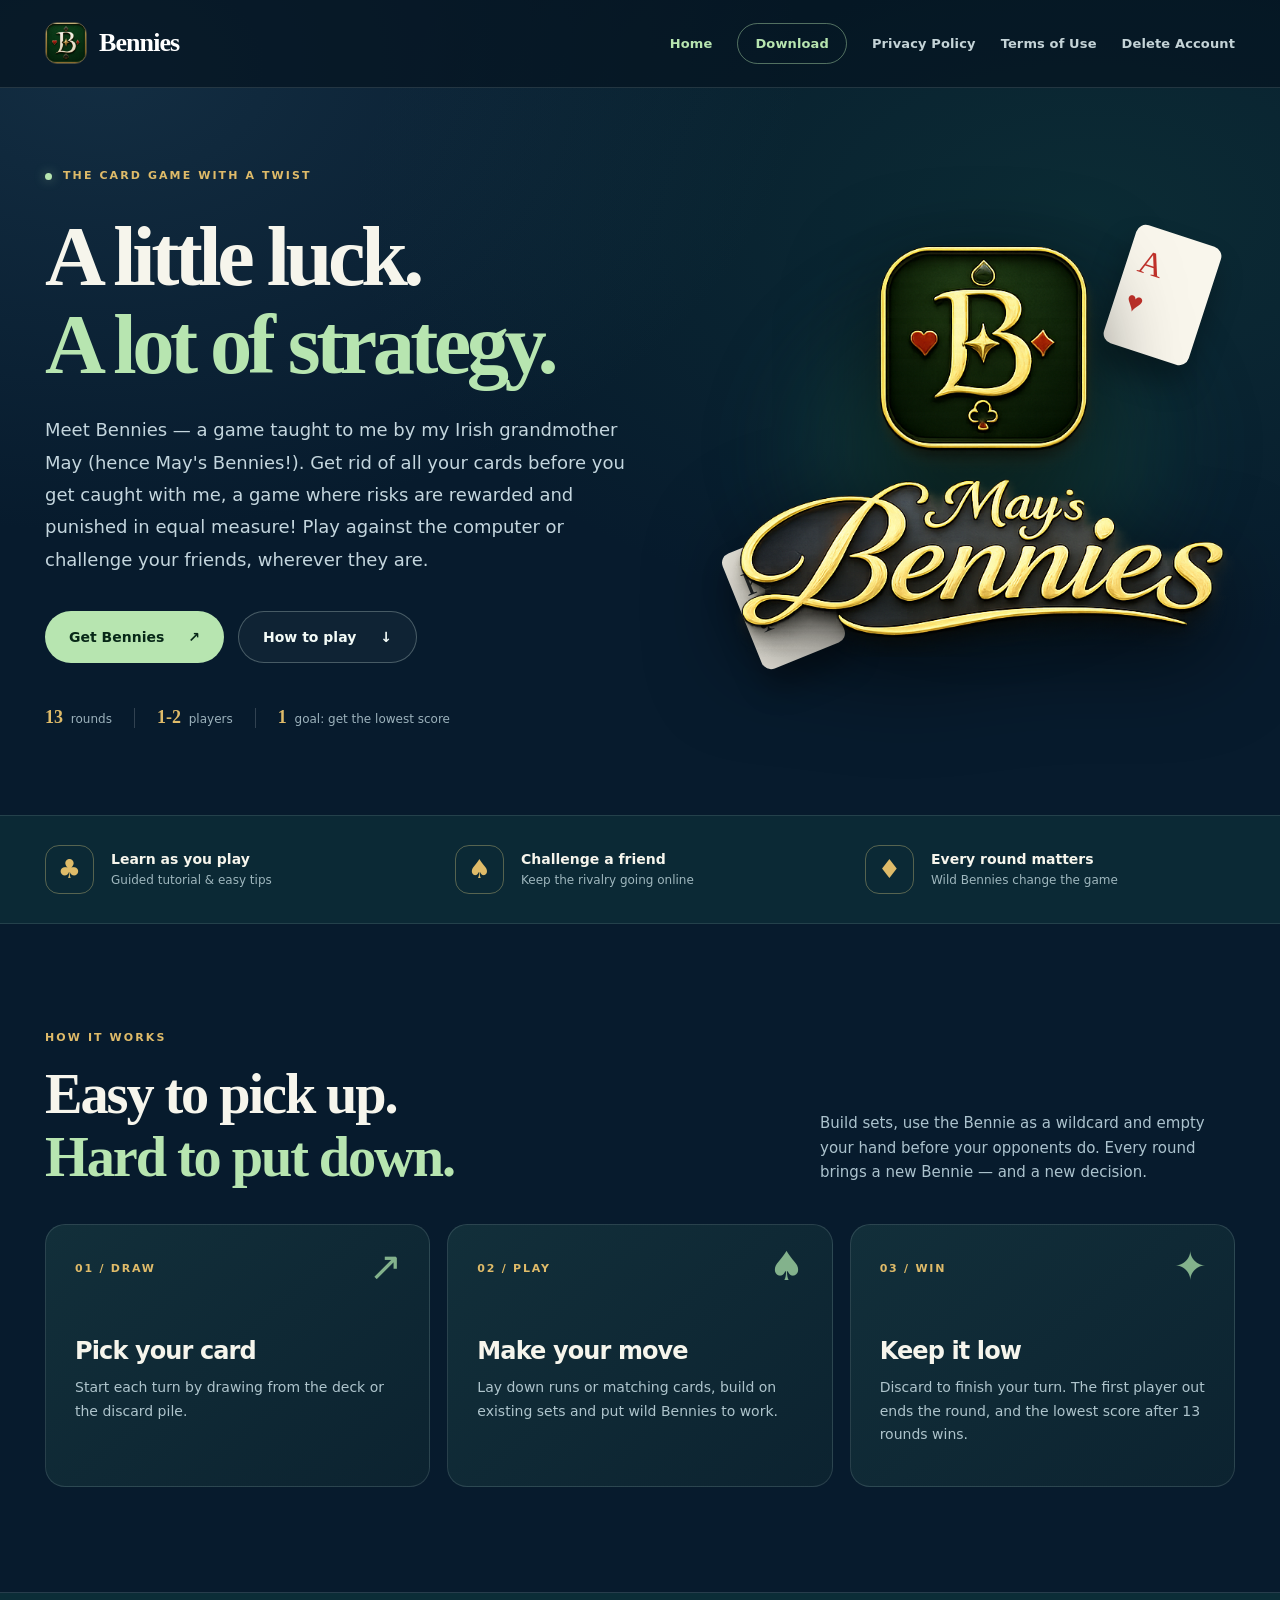
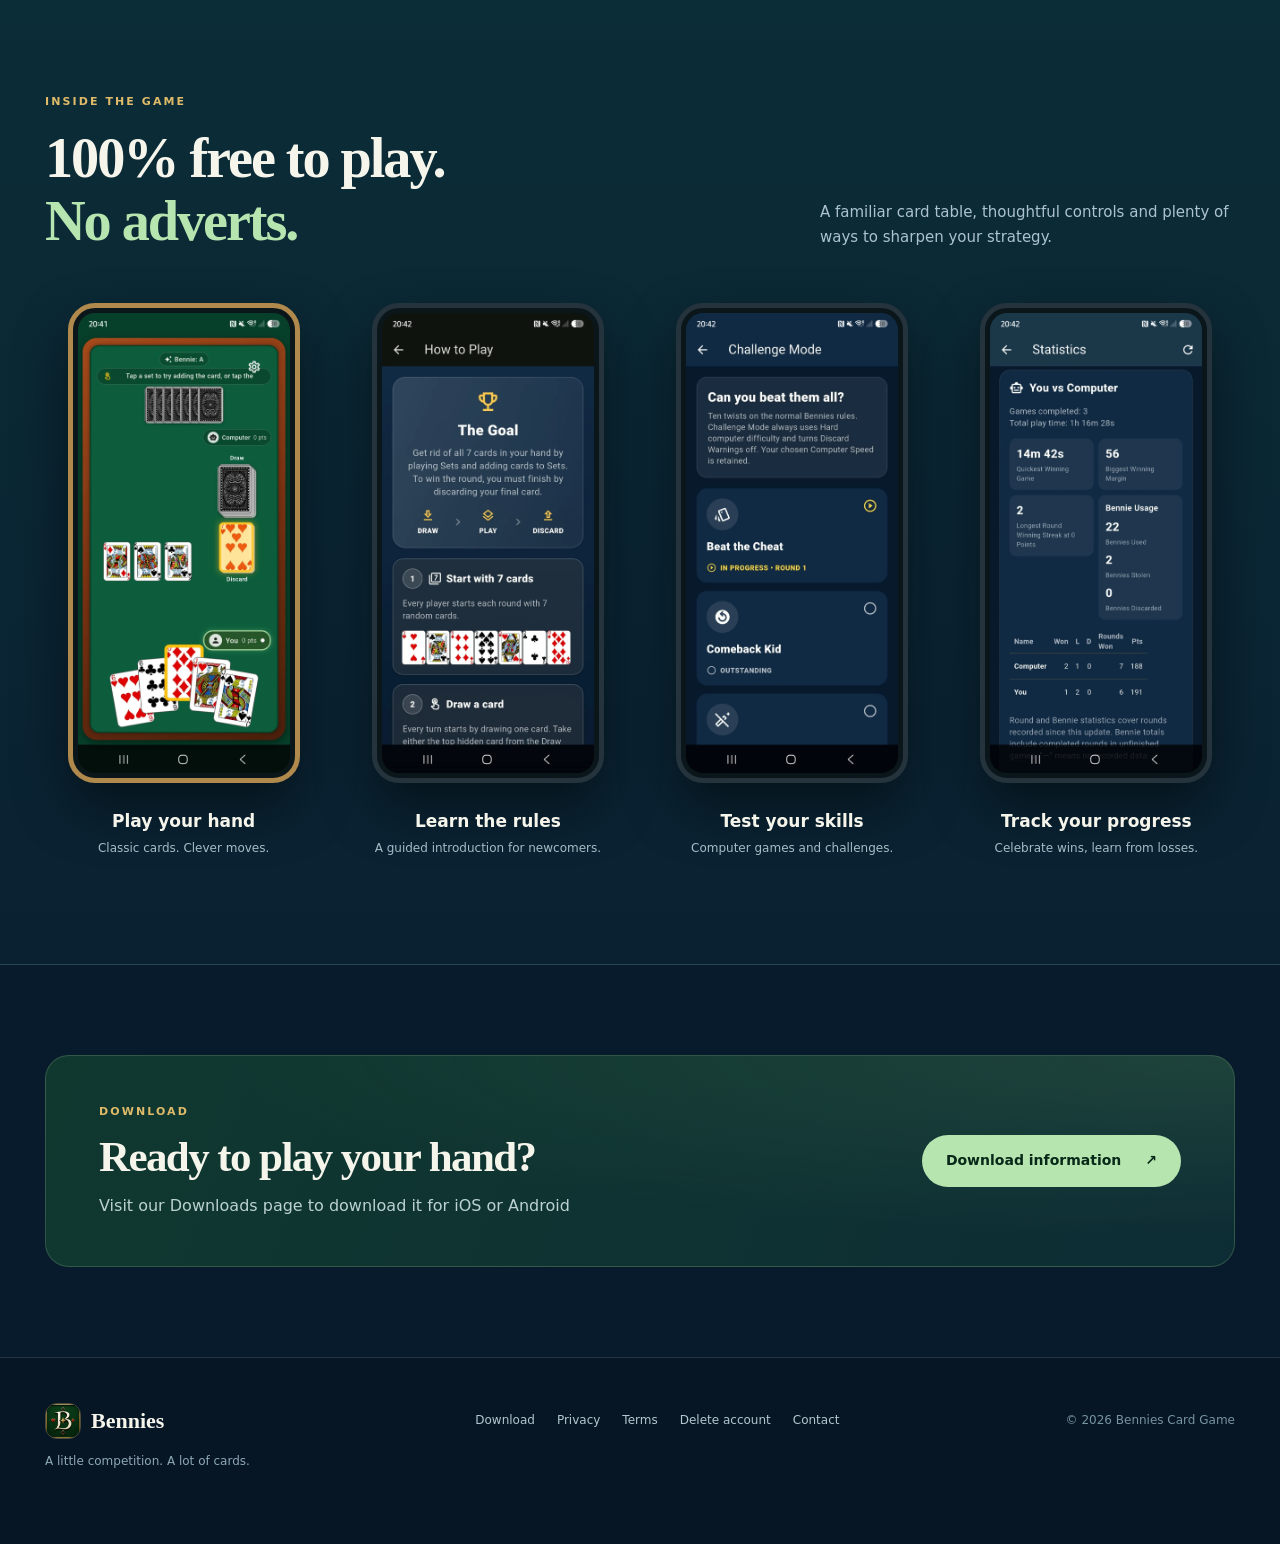
==== commit 0cf132ce: "Add files via upload" ====
--- a/index.html
+++ b/index.html
@@ -1,4 +1,4 @@
 <!doctype html>
 <html lang="en-GB">
 <head><meta charset="utf-8"><meta name="viewport" content="width=device-width,initial-scale=1"><meta name="theme-color" content="#071b2d"><meta name="description" content="Bennies is a tactical card game with wildcards, 13 rounds, solo play and online games with friends. Discover how to play and download information."><meta property="og:title" content="Bennies | The Card Game With a Twist"><meta property="og:description" content="Bennies is a tactical card game with wildcards, 13 rounds, solo play and online games with friends. Discover how to play and download information."><meta property="og:image" content="https://benniescardgame.co.uk/assets/bennies-icon.jpg"><link rel="icon" href="assets/bennies-icon.jpg"><link rel="stylesheet" href="styles.css"><title>Bennies | The Card Game With a Twist</title></head>
-<body><header class="site-header"><div class="shell nav-inner"><a class="brand" href="/" aria-label="Bennies home"><img src="assets/bennies-icon.jpg" alt="" width="42" height="42"><span>Bennies</span></a><nav class="main-nav" aria-label="Main navigation"><a class="active" href="/">Home</a><a class="" href="/Download/">Download</a><a class="" href="/privacy.html">Privacy Policy</a><a class="" href="/terms.html">Terms of Use</a><a class="" href="/delete-account.html">Delete Account</a></nav></div></header><main id="main-content"><section class="hero shell"><div class="hero-copy"><div class="eyebrow"><span class="dot"></span> THE CARD GAME WITH A TWIST</div><h1>A little luck.<br><em>A lot of strategy.</em></h1><p class="hero-lead">Meet Bennies — a game taught to me by my Irish grandmother May (hence May's Bennies!). Get rid of all your cards before you get caught with me, a game where risks are rewarded and punished in equal measure! Play against the computer or challenge your friends, wherever they are.</p><div class="hero-actions"><a class="button button-primary" href="/Download/">Get Bennies <span aria-hidden="true">↗</span></a><a class="button button-ghost" href="#how-it-works">How to play <span aria-hidden="true">↓</span></a></div><div class="hero-detail"><span><b>13</b> rounds</span><span class="sep"></span><span><b>1-2</b> players</span><span class="sep"></span><span><b>1</b> goal: get the lowest score</span></div></div><div class="hero-art"><div class="hero-halo"></div><img class="hero-logo" src="/assets/bennies-logo.png" alt="May's Bennies gold logo" width="685" height="567"><div class="mini-card mini-card-one">A<span>♥</span></div><div class="mini-card mini-card-two">K<span>♠</span></div></div></section><section class="feature-band"><div class="shell feature-band-inner"><div><span class="feature-icon">♣</span><div><strong>Learn as you play</strong><span>Guided tutorial & easy tips</span></div></div><div><span class="feature-icon">♠</span><div><strong>Challenge a friend</strong><span>Keep the rivalry going online</span></div></div><div><span class="feature-icon">♦</span><div><strong>Every round matters</strong><span>Wild Bennies change the game</span></div></div></div></section><section class="section shell" id="how-it-works"><div class="section-label">HOW IT WORKS</div><div class="section-heading"><h2>Easy to pick up.<br><em>Hard to put down.</em></h2><p>Build sets, use the Bennie as a wildcard and empty your hand before your opponents do. Every round brings a new Bennie — and a new decision.</p></div><div class="step-grid"><article class="step-card"><span class="step-num">01 / DRAW</span><span class="step-symbol">↗</span><h3>Pick your card</h3><p>Start each turn by drawing from the deck or the discard pile.</p></article><article class="step-card"><span class="step-num">02 / PLAY</span><span class="step-symbol">♠</span><h3>Make your move</h3><p>Lay down runs or matching cards, build on existing sets and put wild Bennies to work.</p></article><article class="step-card"><span class="step-num">03 / WIN</span><span class="step-symbol">✦</span><h3>Keep it low</h3><p>Discard to finish your turn. The first player out ends the round, and the lowest score after 13 rounds wins.</p></article></div></section><section class="showcase-section"><div class="shell"><div class="section-label">INSIDE THE GAME</div><div class="section-heading showcase-head"><h2>All the action.<br><em>Right in your hand.</em></h2><p>A familiar card table, thoughtful controls and plenty of ways to sharpen your strategy.</p></div><div class="screens-grid"><figure class="shot shot-big"><div class="phone"><img loading="lazy" src="/assets/game-table.webp" alt="Bennies playing board with real cards, draw and discard piles" width="390" height="844"></div><figcaption><b>Play your hand</b><span>Classic cards. Clever moves.</span></figcaption></figure><figure class="shot"><div class="phone"><img loading="lazy" src="/assets/how-to-play.webp" alt="How to Play rules explained in Bennies" width="390" height="844"></div><figcaption><b>Learn the rules</b><span>A guided introduction for newcomers.</span></figcaption></figure><figure class="shot"><div class="phone"><img loading="lazy" src="/assets/challenge-mode.webp" alt="Challenge Mode screen with Bennies challenges" width="390" height="844"></div><figcaption><b>Test your skills</b><span>Computer games and challenges.</span></figcaption></figure><figure class="shot"><div class="phone"><img loading="lazy" src="/assets/statistics.webp" alt="Bennies statistics screen" width="390" height="844"></div><figcaption><b>Track your progress</b><span>Celebrate wins, learn from losses.</span></figcaption></figure></div></div></section><section class="shell"><div class="cta-panel"><div><div class="section-label">COMING SOON</div><h2>Ready to play your hand?</h2><p>Bennies is currently in closed testing. Our public release is on the way.</p></div><a class="button button-primary" href="/Download/">Download information <span aria-hidden="true">↗</span></a></div></section></main><footer class="site-footer"><div class="shell footer-inner"><div><div class="footer-brand"><img src="assets/bennies-icon.jpg" alt="" width="36" height="36"><span>Bennies</span></div><p>A little competition. A lot of cards.</p></div><div class="footer-links"><a href="/Download/">Download</a><a href="/privacy.html">Privacy</a><a href="/terms.html">Terms</a><a href="/delete-account.html">Delete account</a><a href="mailto:damianjmcgrath@gmail.com">Contact</a></div><small>© 2026 Bennies Card Game</small></div></footer></body></html>+<body><header class="site-header"><div class="shell nav-inner"><a class="brand" href="/" aria-label="Bennies home"><img src="assets/bennies-icon.jpg" alt="" width="42" height="42"><span>Bennies</span></a><nav class="main-nav" aria-label="Main navigation"><a class="active" href="/">Home</a><a class="" href="/Download/">Download</a><a class="" href="/privacy.html">Privacy Policy</a><a class="" href="/terms.html">Terms of Use</a><a class="" href="/delete-account.html">Delete Account</a></nav></div></header><main id="main-content"><section class="hero shell"><div class="hero-copy"><div class="eyebrow"><span class="dot"></span> THE CARD GAME WITH A TWIST</div><h1>A little luck.<br><em>A lot of strategy.</em></h1><p class="hero-lead">Meet Bennies — a game taught to me by my Irish grandmother May (hence May's Bennies!). Get rid of all your cards before you get caught with me, a game where risks are rewarded and punished in equal measure! Play against the computer or challenge your friends, wherever they are.</p><div class="hero-actions"><a class="button button-primary" href="/Download/">Get Bennies <span aria-hidden="true">↗</span></a><a class="button button-ghost" href="#how-it-works">How to play <span aria-hidden="true">↓</span></a></div><div class="hero-detail"><span><b>13</b> rounds</span><span class="sep"></span><span><b>1-2</b> players</span><span class="sep"></span><span><b>1</b> goal: get the lowest score</span></div></div><div class="hero-art"><div class="hero-halo"></div><img class="hero-logo" src="/assets/bennies-logo.png" alt="May's Bennies gold logo" width="685" height="567"><div class="mini-card mini-card-one">A<span>♥</span></div><div class="mini-card mini-card-two">K<span>♠</span></div></div></section><section class="feature-band"><div class="shell feature-band-inner"><div><span class="feature-icon">♣</span><div><strong>Learn as you play</strong><span>Guided tutorial & easy tips</span></div></div><div><span class="feature-icon">♠</span><div><strong>Challenge a friend</strong><span>Keep the rivalry going online</span></div></div><div><span class="feature-icon">♦</span><div><strong>Every round matters</strong><span>Wild Bennies change the game</span></div></div></div></section><section class="section shell" id="how-it-works"><div class="section-label">HOW IT WORKS</div><div class="section-heading"><h2>Easy to pick up.<br><em>Hard to put down.</em></h2><p>Build sets, use the Bennie as a wildcard and empty your hand before your opponents do. Every round brings a new Bennie — and a new decision.</p></div><div class="step-grid"><article class="step-card"><span class="step-num">01 / DRAW</span><span class="step-symbol">↗</span><h3>Pick your card</h3><p>Start each turn by drawing from the deck or the discard pile.</p></article><article class="step-card"><span class="step-num">02 / PLAY</span><span class="step-symbol">♠</span><h3>Make your move</h3><p>Lay down runs or matching cards, build on existing sets and put wild Bennies to work.</p></article><article class="step-card"><span class="step-num">03 / WIN</span><span class="step-symbol">✦</span><h3>Keep it low</h3><p>Discard to finish your turn. The first player out ends the round, and the lowest score after 13 rounds wins.</p></article></div></section><section class="showcase-section"><div class="shell"><div class="section-label">INSIDE THE GAME</div><div class="section-heading showcase-head"><h2>100% free to play.<br><em>No adverts.</em></h2><p>A familiar card table, thoughtful controls and plenty of ways to sharpen your strategy.</p></div><div class="screens-grid"><figure class="shot shot-big"><div class="phone"><img loading="lazy" src="/assets/game-table.webp" alt="Bennies playing board with real cards, draw and discard piles" width="390" height="844"></div><figcaption><b>Play your hand</b><span>Classic cards. Clever moves.</span></figcaption></figure><figure class="shot"><div class="phone"><img loading="lazy" src="/assets/how-to-play.webp" alt="How to Play rules explained in Bennies" width="390" height="844"></div><figcaption><b>Learn the rules</b><span>A guided introduction for newcomers.</span></figcaption></figure><figure class="shot"><div class="phone"><img loading="lazy" src="/assets/challenge-mode.webp" alt="Challenge Mode screen with Bennies challenges" width="390" height="844"></div><figcaption><b>Test your skills</b><span>Computer games and challenges.</span></figcaption></figure><figure class="shot"><div class="phone"><img loading="lazy" src="/assets/statistics.webp" alt="Bennies statistics screen" width="390" height="844"></div><figcaption><b>Track your progress</b><span>Celebrate wins, learn from losses.</span></figcaption></figure></div></div></section><section class="shell"><div class="cta-panel"><div><div class="section-label">DOWNLOAD</div><h2>Ready to play your hand?</h2><p>Visit our Downloads page to download it for iOS or Android</p></div><a class="button button-primary" href="/Download/">Download information <span aria-hidden="true">↗</span></a></div></section></main><footer class="site-footer"><div class="shell footer-inner"><div><div class="footer-brand"><img src="assets/bennies-icon.jpg" alt="" width="36" height="36"><span>Bennies</span></div><p>A little competition. A lot of cards.</p></div><div class="footer-links"><a href="/Download/">Download</a><a href="/privacy.html">Privacy</a><a href="/terms.html">Terms</a><a href="/delete-account.html">Delete account</a><a href="mailto:damianjmcgrath@gmail.com">Contact</a></div><small>© 2026 Bennies Card Game</small></div></footer></body></html>
